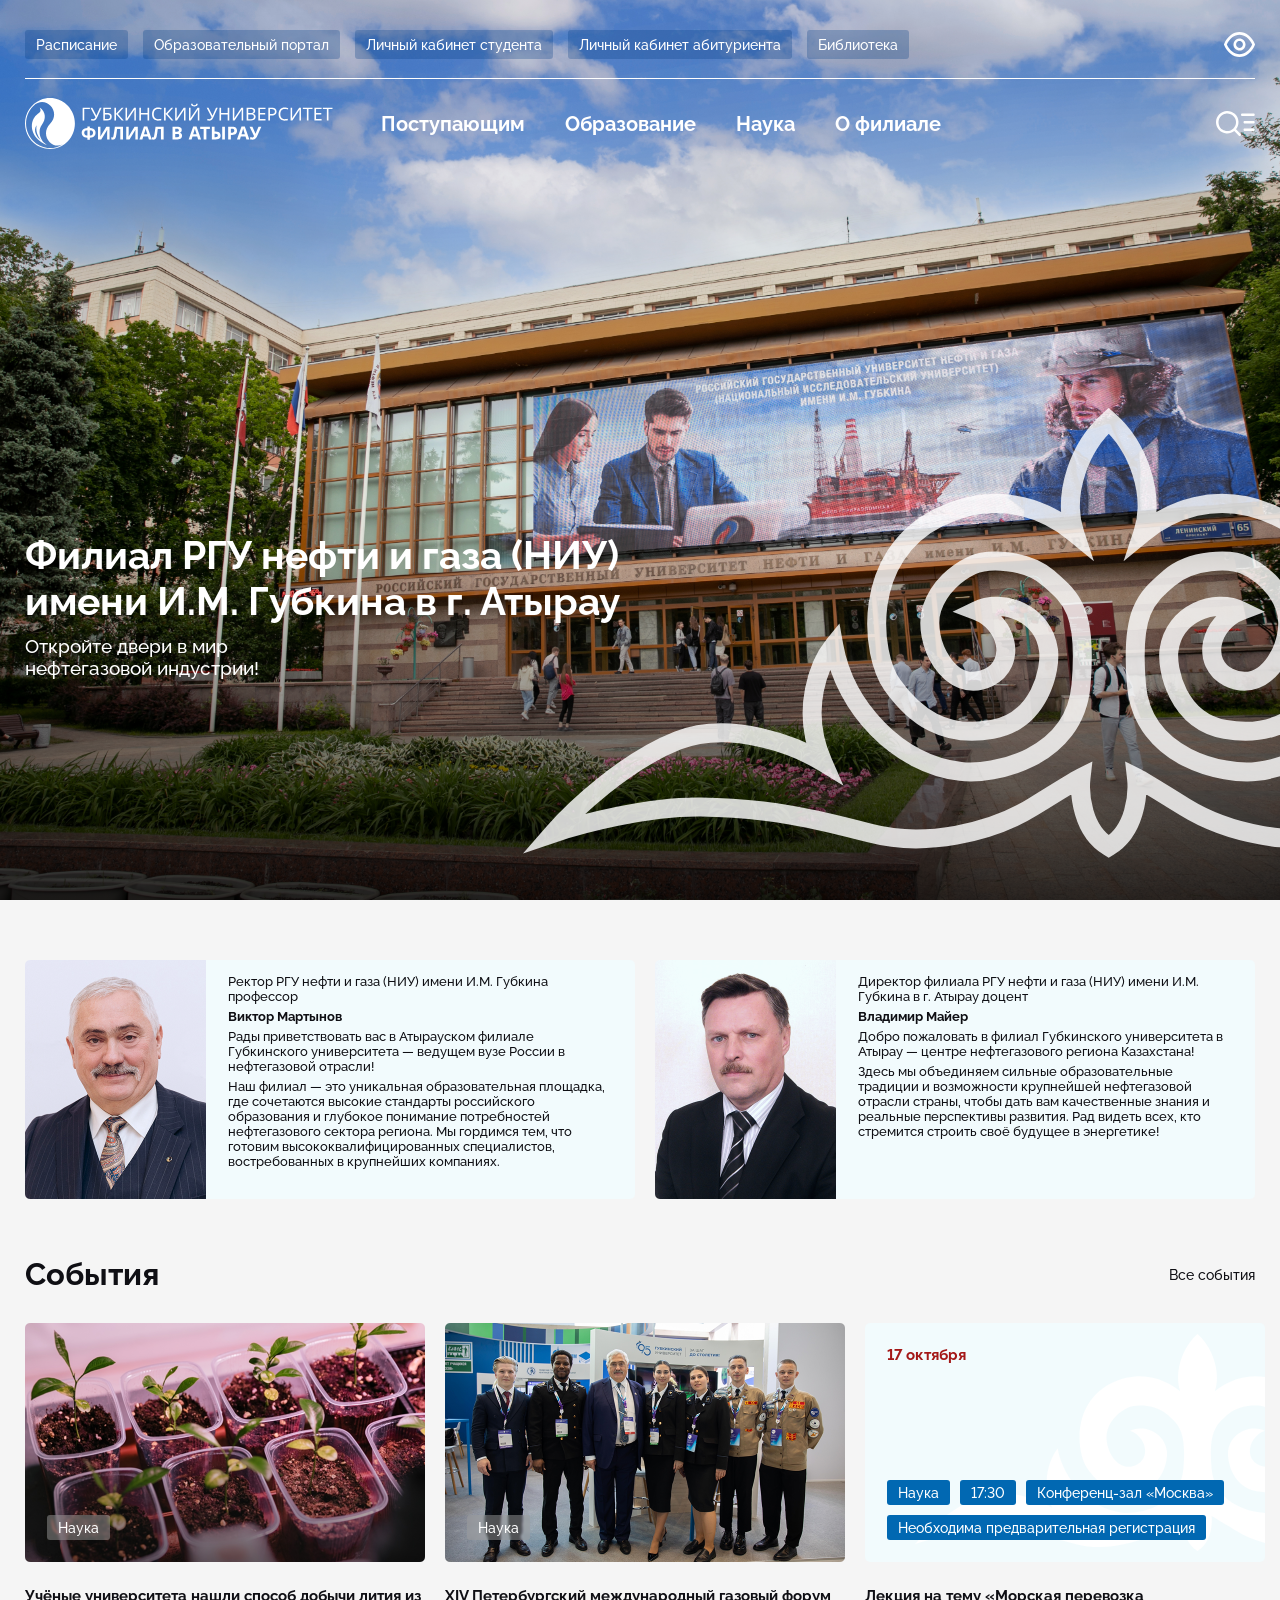
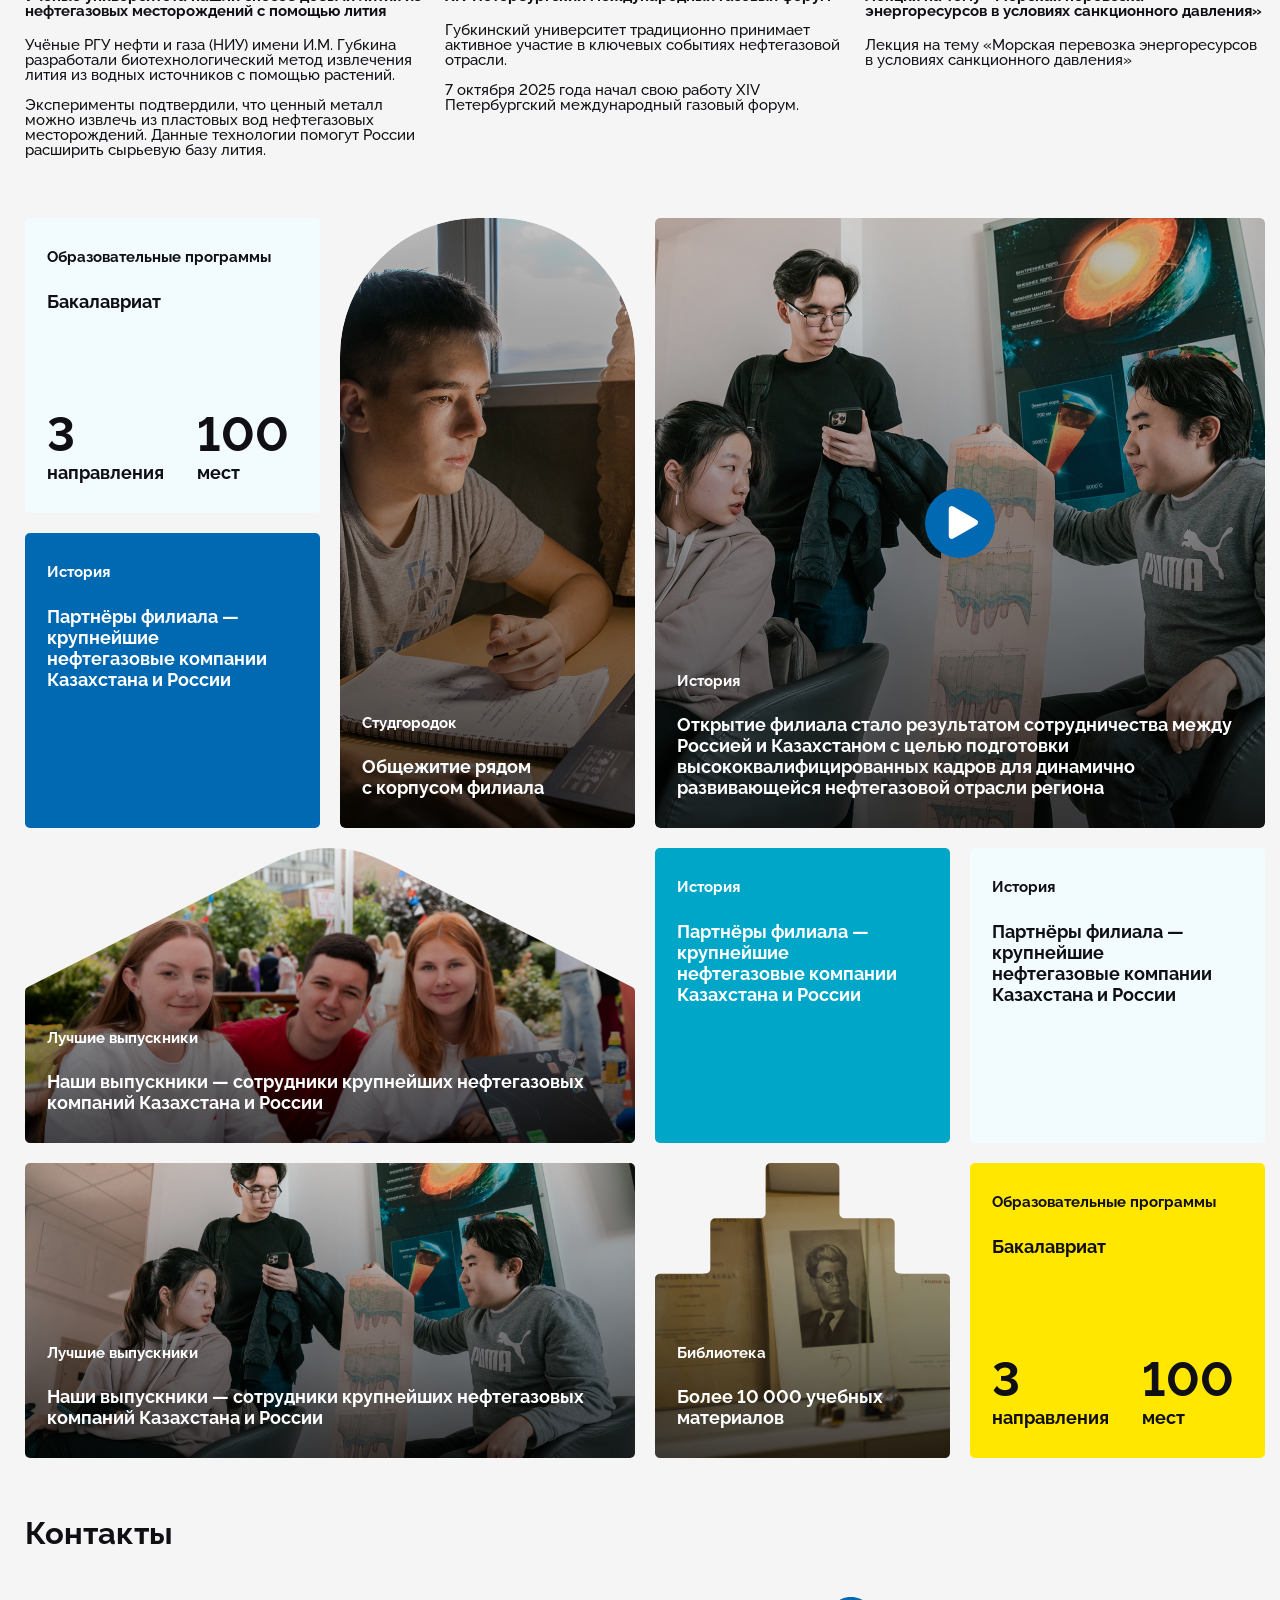
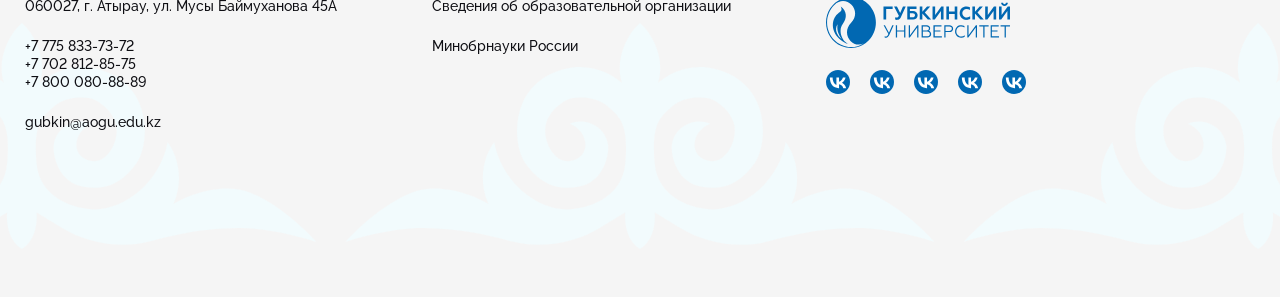
==== src/index.html @ ad9022c1 "raw index page created" ====
<!DOCTYPE html>
<html lang="ru">

<head>
    <meta charset="UTF-8">
    <meta name="viewport" content="width=device-width, initial-scale=1.0">
    <title>Филиал Губкинского университета в Атырау</title>
    <link rel="stylesheet" href="css/reset.css">
    <link rel="stylesheet" href="css/fonts.css">
    <link rel="stylesheet" href="css/style.css">
</head>

<body>
    <div class="wrapper">
        <header class="header">
            <div class="header__ram">
                <img src="img/ram.svg" alt="">
            </div>
            <div class="header__top">
                <div class="container">
                    <div class="header__top-inner">
                        <div class="header__top-upper">
                            <div class="header__top-upper-inner">
                                <nav class="header__nav-ext">
                                    <ul class="header__nav-ext-list">
                                        <li class="header__nav-ext-item">
                                            <a class="header__nav-ext-link" href="#">
                                                Расписание
                                            </a>
                                        </li>
                                        <li class="header__nav-ext-item">
                                            <a class="header__nav-ext-link" href="#">
                                                Образовательный портал
                                            </a>
                                        </li>
                                        <li class="header__nav-ext-item">
                                            <a class="header__nav-ext-link" href="#">
                                                Личный кабинет студента
                                            </a>
                                        </li>
                                        <li class="header__nav-ext-item">
                                            <a class="header__nav-ext-link" href="#">
                                                Личный кабинет абитуриента
                                            </a>
                                        </li>
                                        <li class="header__nav-ext-item">
                                            <a class="header__nav-ext-link" href="#">
                                                Библиотека
                                            </a>
                                        </li>
                                    </ul>
                                </nav>

                                <a href="#">
                                    <img src="icons/eye.svg" alt="blind_mode">
                                </a>
                            </div>
                        </div>
                        <div class="header__rule"></div>
                        <div class="header__top-lower">
                            <div class="header__top-lower-inner">
                                <a href="#">
                                    <img class="header__logo" src="img/logotype.svg" alt="logotype">
                                </a>
                                <nav class="header__nav-int">
                                    <ul class="header__nav-int-list">
                                        <li class="header__nav-int-item">
                                            <a class="header__nav-int-link" href="#">
                                                Поступающим
                                            </a>
                                        </li>
                                        <li class="header__nav-int-item">
                                            <a class="header__nav-int-link" href="#">
                                                Образование
                                            </a>
                                        </li>
                                        <li class="header__nav-int-item">
                                            <a class="header__nav-int-link" href="#">
                                                Наука
                                            </a>
                                        </li>
                                        <li class="header__nav-int-item">
                                            <a class="header__nav-int-link" href="#">
                                                О филиале
                                            </a>
                                        </li>
                                    </ul>
                                </nav>
                                <a href="#">
                                    <img src="icons/search.svg" alt="search">
                                </a>
                            </div>
                        </div>
                    </div>
                </div>
            </div>
            <div class="header__body">
                <div class="container">
                    <div class="header__body-inner">
                        <div class="header__info">
                            <div class="header__title">
                                Филиал РГУ нефти и газа (НИУ) имени И.М. Губкина в г. Атырау
                            </div>
                            <div class="header__subtitle">
                                Откройте двери в мир нефтегазовой индустрии!
                            </div>
                        </div>
                    </div>
                </div>
            </div>
        </header>
        <main class="main">
            <section class="main__welcome welcome">
                <div class="container">
                    <div class="welcome-inner">
                        <div class="person-card">
                            <div class="person-card__photo">
                                <img src="img/rector.png" alt="rector">
                            </div>
                            <div class="person-card__content">
                                <p class="person-card__job">
                                    Ректор РГУ нефти и газа (НИУ) имени И.М. Губкина профессор
                                </p>
                                <h3 class="person-card__name">Виктор Мартынов</h3>
                                <div class="person-card__speech">
                                    <p class="person-card__phrase">
                                        Рады приветствовать вас в Атырауском филиале Губкинского университета — ведущем
                                        вузе
                                        России в нефтегазовой отрасли!
                                    </p>
                                    <p class="person-card__phrase">
                                        Наш филиал — это уникальная образовательная площадка, где сочетаются высокие
                                        стандарты российского образования и глубокое понимание потребностей
                                        нефтегазового
                                        сектора региона. Мы гордимся тем, что готовим высококвалифицированных
                                        специалистов,
                                        востребованных в крупнейших компаниях.
                                    </p>
                                </div>
                            </div>
                        </div>
                        <div class="person-card">
                            <div class="person-card__photo">
                                <img src="img/director.png" alt="rector">
                            </div>
                            <div class="person-card__content">
                                <p class="person-card__job">
                                    Директор филиала РГУ нефти и газа (НИУ) имени И.М. Губкина в г. Атырау доцент
                                </p>
                                <h3 class="person-card__name">Владимир Майер</h3>
                                <div class="person-card__speech">
                                    <p class="person-card__phrase">
                                        Добро пожаловать в филиал Губкинского университета в Атырау — центре
                                        нефтегазового
                                        региона Казахстана!
                                    </p>
                                    <p class="person-card__phrase">
                                        Здесь мы объединяем сильные образовательные традиции и возможности крупнейшей
                                        нефтегазовой отрасли страны, чтобы дать вам качественные знания и реальные
                                        перспективы развития. Рад видеть всех, кто стремится строить своё будущее в
                                        энергетике!
                                    </p>
                                </div>
                            </div>
                        </div>
                    </div>
                </div>
            </section>
            <section class="main__events events">
                <div class="container">
                    <div class="events__heading">
                        <h2 class="events__title">События</h2>
                        <p class="events__all">Все события</p>
                    </div>
                    <div class="events-inner">
                        <ul class="events__list">
                            <li class="events__item event">
                                <div class="event__card news">
                                    <img src="img/event_1.png" alt="event 1">
                                    <p class="placeholder placeholder--news">
                                        Наука
                                    </p>
                                </div>
                                <div class="event__content">
                                    <h3 class="event__name">
                                        Учёные университета нашли способ добычи лития из нефтегазовых месторождений с
                                        помощью лития
                                    </h3>
                                    <div class="event__desc">
                                        <p>
                                            Учёные РГУ нефти и газа (НИУ) имени И.М. Губкина разработали
                                            биотехнологический
                                            метод извлечения лития из водных источников с помощью растений.
                                        </p>
                                        <p>
                                            Эксперименты подтвердили, что ценный металл можно извлечь из пластовых вод
                                            нефтегазовых месторождений. Данные технологии помогут России расширить
                                            сырьевую
                                            базу лития.
                                        </p>
                                    </div>
                                </div>
                            </li>
                            <li class="events__item event">
                                <div class="event__card news">
                                    <img src="img/event_2.png" alt="event 2">
                                    <p class="placeholder placeholder--news">
                                        Наука
                                    </p>
                                </div>
                                <div class="event__content">
                                    <h3 class="event__name">
                                        XIV Петербургский международный газовый форум
                                    </h3>
                                    <div class="event__desc">
                                        <p>
                                            Губкинский университет традиционно принимает активное участие в ключевых
                                            событиях нефтегазовой отрасли.
                                        </p>
                                        <p>
                                            7 октября 2025 года начал свою работу XIV Петербургский международный
                                            газовый
                                            форум.
                                        </p>
                                    </div>
                                </div>
                            </li>
                            <li class="events__item event">
                                <div class="event__card announcement">
                                    <p class="event__date">
                                        17 октября
                                    </p>
                                    <ul class="event__placeholders-list">
                                        <li class="event__placeholder">
                                            <p class="placeholder placeholder--announcement">
                                                Наука
                                            </p>
                                        </li>
                                        <li class="event__placeholder">
                                            <p class="placeholder placeholder--announcement">
                                                17:30
                                            </p>
                                        </li>
                                        <li class="event__placeholder">
                                            <p class="placeholder placeholder--announcement">
                                                Конференц-зал «Москва»
                                            </p>
                                        </li>
                                        <li class="event__placeholder">
                                            <p class="placeholder placeholder--announcement">
                                                Необходима предварительная регистрация
                                            </p>
                                        </li>
                                    </ul>
                                </div>
                                <div class="event__content">
                                    <h3 class="event__name">
                                        Лекция на тему «Морская перевозка энергоресурсов в условиях санкционного
                                        давления»
                                    </h3>
                                    <div class="event__desc">
                                        <p>
                                            Лекция на тему «Морская перевозка энергоресурсов в условиях санкционного
                                            давления»
                                        </p>
                                    </div>
                                </div>
                            </li>
                        </ul>
                    </div>
                </div>
            </section>
            <section class="main__desk desk">
                <div class="container">
                    <div class="desk-inner">
                        <ul class="desk__list">
                            <li class="desk__element">
                                <div class="block-square block-square--salt">
                                    <div class="block-square__inner">
                                        <p class="block-square__title">
                                            Образовательные программы
                                        </p>
                                        <h3 class="block-square__subtitle">
                                            Бакалавриат
                                        </h3>
                                        <div class="block-square__content">
                                            <div class="block-square__element">
                                                <h2 class="block-square__number">3</h2>
                                                <p class="block-square__phrase">направления</p>
                                            </div>
                                            <div class="block-square__element">
                                                <h2 class="block-square__number">100</h2>
                                                <p class="block-square__phrase">мест</p>
                                            </div>
                                        </div>
                                    </div>
                                </div>
                            </li>
                            <li class="desk__element">
                                <div class="block-square block-square--navyblue">
                                    <div class="block-square__inner">
                                        <p class="block-square__title">
                                            История
                                        </p>
                                        <h3 class="block-square__subtitle">
                                            Партнёры филиала — крупнейшие нефтегазовые компании Казахстана и России 
                                        </h3>
                                    </div>
                                </div>
                            </li>
                            <li class="desk__element desk__element--house">
                                <div class="block-fancy block-fancy--house">
                                    <div class="block-fancy__inner">
                                        <p class="block-fancy__title">
                                            Лучшие выпускники
                                        </p>
                                        <h3 class="block-fancy__subtitle">
                                            Наши выпускники — сотрудники крупнейших нефтегазовых компаний Казахстана и
                                            России
                                        </h3>
                                    </div>
                                </div>
                            </li>
                            <li class="desk__element desk__element--rectangle">
                                <div class="block-fancy block-fancy--rectangle">
                                    <div class="block-fancy__inner">
                                        <p class="block-fancy__title">
                                            Лучшие выпускники
                                        </p>
                                        <h3 class="block-fancy__subtitle">
                                            Наши выпускники — сотрудники крупнейших нефтегазовых компаний Казахстана и
                                            России
                                        </h3>
                                    </div>
                                </div>
                            </li>
                            <li class="desk__element desk__element--arch">
                                <div class="block-fancy block-fancy--arch">
                                    <div class="block-fancy__inner">
                                        <p class="block-fancy__title">
                                            Студгородок
                                        </p>
                                        <h3 class="block-fancy__subtitle">
                                            Общежитие рядом<br>
                                            с корпусом филиала
                                        </h3>
                                    </div>
                                </div>
                            </li>
                            <li class="desk__element desk__element--square">
                                <div class="block-fancy block-fancy--square">
                                    <div class="block-fancy__inner">
                                        <p class="block-fancy__title">
                                            История
                                        </p>
                                        <h3 class="block-fancy__subtitle">
                                            Открытие филиала стало результатом сотрудничества между Россией и
                                            Казахстаном с целью подготовки высококвалифицированных кадров для
                                            динамично развивающейся нефтегазовой отрасли региона
                                        </h3>
                                    </div>
                                    <a class="block-fancy__play" href="#">
                                        <img src="icons/play.svg" alt="play">
                                    </a>
                                </div>
                            </li>
                            <li class="desk__element">
                                <div class="block-square block-square--morphoblue">
                                    <div class="block-square__inner">
                                        <p class="block-square__title">
                                            История
                                        </p>
                                        <h3 class="block-square__subtitle">
                                            Партнёры филиала — крупнейшие нефтегазовые компании Казахстана и России
                                        </h3>
                                    </div>
                                </div>
                            </li>
                            <li class="desk__element">
                                <div class="block-fancy block-fancy--stairs">
                                    <div class="block-fancy__inner">
                                        <p class="block-fancy__title">
                                            Библиотека
                                        </p>
                                        <h3 class="block-fancy__subtitle">
                                            Более 10 000 учебных материалов
                                        </h3>
                                    </div>
                                </div>
                            </li>
                            <li class="desk__element">
                                <div class="block-square block-square--salt">
                                    <div class="block-square__inner">
                                        <p class="block-square__title">
                                            История
                                        </p>
                                        <h3 class="block-square__subtitle">
                                            Партнёры филиала — крупнейшие нефтегазовые компании Казахстана и России
                                        </h3>
                                    </div>
                                </div>
                            </li>
                            <li class="desk__element">
                                <div class="block-square block-square--vividyellow">
                                    <div class="block-square__inner">
                                        <p class="block-square__title">
                                            Образовательные программы
                                        </p>
                                        <h3 class="block-square__subtitle">
                                            Бакалавриат
                                        </h3>
                                        <div class="block-square__content">
                                            <div class="block-square__element">
                                                <h2 class="block-square__number">3</h2>
                                                <p class="block-square__phrase">направления</p>
                                            </div>
                                            <div class="block-square__element">
                                                <h2 class="block-square__number">100</h2>
                                                <p class="block-square__phrase">мест</p>
                                            </div>
                                        </div>
                                    </div>
                                </div>
                            </li>
                        </ul>
                    </div>
                </div>
            </section>
        </main>
        <footer class="footer">
            <div class="footer__pattern">
                <img src="img/ram_pattern.svg" alt="ram_pattern">
            </div>
            <div class="footer__contacts">
                <div class="container">
                    <h2 class="footer__title">Контакты</h2>
                    <div class="footer__contacts-inner">
                        <ul class="contacts">
                            <li class="contacts__item">
                                <p>060027, г. Атырау, ул. Мусы Баймуханова 45А</p>

                                <ul class="contacts__numbers-list">
                                    <li class="contacts__numbers-item">
                                        <a href="tel:+7-775-833-73-72">+7 775 833-73-72</a>
                                    </li>
                                    <li class="contacts__numbers-item">
                                        <a href="tel:+7-702-812-85-75">+7 702 812-85-75</a>
                                    </li>
                                    <li class="contacts__numbers-item">
                                        <a href="tel:+7-800-080-88-89">+7 800 080-88-89</a>
                                    </li>
                                </ul>

                                <a href="mailto:gubkin@aogu.edu.kz">gubkin@aogu.edu.kz</a>
                            </li>
                            <li class="contacts__item">
                                <a href="#">Сведения об образовательной организации</a>
                                <a href="#">Минобрнауки России</a>
                            </li>
                            <li class="contacts__item">
                                <a href="https://gubkin.ru" target="_blank">
                                    <img src="img/gubkin_logotype.svg" alt="gubkin_logotype">
                                </a>
                                <ul class="contacts__socials-list">
                                    <li class="contacts__socials-item">
                                        <a href="#" target="_blank">
                                            <img src="icons/social.svg" alt="social">
                                        </a>
                                    </li>
                                    <li class="contacts__socials-item">
                                        <a href="#" target="_blank">
                                            <img src="icons/social.svg" alt="social">
                                        </a>
                                    </li>
                                    <li class="contacts__socials-item">
                                        <a href="#" target="_blank">
                                            <img src="icons/social.svg" alt="social">
                                        </a>
                                    </li>
                                    <li class="contacts__socials-item">
                                        <a href="#" target="_blank">
                                            <img src="icons/social.svg" alt="social">
                                        </a>
                                    </li>
                                    <li class="contacts__socials-item">
                                        <a href="#" target="_blank">
                                            <img src="icons/social.svg" alt="social">
                                        </a>
                                    </li>
                                </ul>
                            </li>
                        </ul>
                    </div>
                </div>
            </div>
        </footer>
    </div>
</body>

</html>
---- src/css/fonts.css ----
@font-face {
    font-family: "Raleway";
    font-weight: 500;
    font-style: normal;
    src:
        local("Raleway Medium"),
        local("Raleway-Medium"),
        url("../fonts/Raleway-Medium.woff2") format("woff2"),
        url("../fonts/Raleway-Medium.woff") format("woff"),
        url("../fonts/Raleway-Medium.eot") format("embedded-opentype");
    font-display: swap;
}

@font-face {
    font-family: "Raleway";
    font-weight: 700;
    font-style: normal;
    src:
        local("Raleway Bold"),
        local("Raleway-Bold"),
        url("../fonts/Raleway-Bold.woff2") format("woff2"),
        url("../fonts/Raleway-Bold.woff") format("woff"),
        url("../fonts/Raleway-Bold.eot") format("embedded-opentype");
    font-display: swap;
}
---- src/css/style.css ----
.wrapper {
	min-height: 100%;
	width: 100%;
	overflow: hidden;
	font-family: "Raleway", sans-serif;
	font-weight: 500;
	font-variant-numeric: lining-nums;
	color: #0F0F14;
	background: #F5F5F5;
}

.container {
	max-width: 1260px;
	padding: 0 15px;
	margin: 0 auto;
	height: 100%;
}

h2 {
	font-weight: bold;
	font-size: 31px;
}

h3 {
	font-weight: bold;
}

p + p {
	margin-top: 15px;
}

.header {
	background-image: -webkit-gradient(linear, left top, left bottom, color-stop(61.61%, rgba(0, 0, 0, 0)), to(rgba(0, 0, 0, 0.78))), url("../img/header_background.jpg");
	background-image: linear-gradient(180deg, rgba(0, 0, 0, 0) 61.61%, rgba(0, 0, 0, 0.78) 100%), url("../img/header_background.jpg");
	background-size: cover;
	background-position: center;
	height: 100vh;
}
.header__top {
	padding-top: 30px;
}
.header__top-upper-inner {
	display: -webkit-box;
	display: -ms-flexbox;
	display: flex;
	-webkit-box-align: center;
	    -ms-flex-align: center;
	        align-items: center;
}
.header__nav-ext {
	margin-right: auto;
}
.header__nav-ext-list {
	display: -webkit-box;
	display: -ms-flexbox;
	display: flex;
	gap: 15px;
}
.header__nav-ext-item {
	background: rgba(1, 60, 128, 0.28);
	padding: 7.5px 11px;
	border-radius: 3px;
	white-space: nowrap;
}
.header__nav-ext-link {
	color: white;
}
.header__rule {
	content: "";
	width: 100%;
	bottom: 0;
	height: 1px;
	left: 50%;
	background-color: white;
	margin: 19px 0px;
}
.header__top-lower-inner {
	display: -webkit-box;
	display: -ms-flexbox;
	display: flex;
	-webkit-box-align: center;
	    -ms-flex-align: center;
	        align-items: center;
}
.header__logo {
	margin-right: 48px;
}
.header__nav-int {
	margin-right: auto;
}
.header__nav-int-list {
	display: -webkit-box;
	display: -ms-flexbox;
	display: flex;
	font-weight: 700;
	font-size: 20px;
	gap: 40px;
}
.header__nav-int-item {
	white-space: nowrap;
}
.header__nav-int-link {
	color: white;
}
.header__body-inner {
	margin-top: 383px;
}
.header__info {
	min-width: 598px;
	display: -webkit-box;
	display: -ms-flexbox;
	display: flex;
	-webkit-box-orient: vertical;
	-webkit-box-direction: normal;
	    -ms-flex-direction: column;
	        flex-direction: column;
}
.header__title {
	max-width: 630px;
	font-weight: 700;
	font-size: 39px;
	line-height: 46px;
	color: white;
}
.header__subtitle {
	max-width: 237px;
	font-weight: 500;
	font-size: 19px;
	line-height: 22px;
	margin-top: 11px;
	color: white;
}
.header__ram {
	position: absolute;
	right: 0;
	bottom: 42px;
}

.main__welcome {
	padding: 60px 0px 60px 0px;
}

.welcome-inner {
	display: -webkit-box;
	display: -ms-flexbox;
	display: flex;
}

.person-card {
	display: -webkit-box;
	display: -ms-flexbox;
	display: flex;
	max-width: 610px;
	margin-right: 20px;
}
.person-card__photo > img {
	width: 181px;
	height: 239px;
}
.person-card__content {
	background-color: #F2FBFD;
	font-size: 13px;
	color: #0F0F14;
	padding: 14px 22px;
	line-height: 15px;
	border-bottom-right-radius: 5px;
	border-top-right-radius: 5px;
	min-width: 385px;
}
.person-card__name {
	font-weight: 700;
	margin-top: 5px;
}
.person-card__phrase {
	margin-top: 5px;
}
.person-card:last-child {
	margin-right: 0px;
}

.events__heading {
	display: -webkit-box;
	display: -ms-flexbox;
	display: flex;
	-webkit-box-align: center;
	    -ms-flex-align: center;
	        align-items: center;
	padding-bottom: 33px;
}
.events__title {
	margin-right: auto;
}
.events__list {
	display: -webkit-box;
	display: -ms-flexbox;
	display: flex;
}
.events__item {
	margin-right: 20px;
}
.events:last-child {
	margin-right: 0px;
}

.events-inner {
	padding-bottom: 60px;
}

.placeholder {
	border-radius: 3px;
	padding: 7px 11px;
	color: white;
	font-size: 14px;
	height: 25px;
	line-height: 12px;
}

.placeholder--news {
	position: absolute;
	left: 0;
	bottom: 0;
	background: rgba(157, 157, 157, 0.49);
	backdrop-filter: blur(1px);
	margin: 0px 0px 22px 22px;
}

.placeholder--announcement {
	background: #0168B2;
	backdrop-filter: blur(1px);
}

.event {
	max-width: 400px;
	max-height: 464px;
}
.event__card {
	position: relative;
}
.event__card > img {
	width: 400px;
	height: 239px;
}
.event__content {
	font-size: 15px;
}
.event__name {
	font-size: 15px;
	margin: 27px 0px 19px 0px;
}
.event__date {
	position: absolute;
	margin: 25px 0px 0px 22px;
	color: #A41818;
	font-weight: 700;
	font-size: 15px;
}
.event__placeholders-list {
	position: absolute;
	bottom: 0;
	left: 0;
	margin: 0px 0px 22px 22px;
	display: -webkit-box;
	display: -ms-flexbox;
	display: flex;
	-ms-flex-wrap: wrap;
	    flex-wrap: wrap;
	-ms-flex-line-pack: start;
	    align-content: flex-start;
	gap: 10px;
}
.announcement {
	width: 400px;
	height: 239px;
	background-image: url("../img/ram_event.svg"), url("../img/event_3.png");
	background-repeat: no-repeat;
	background-position: right;
	border-radius: 5px;
}

.desk__list {
	display: -ms-grid;
	display: grid;
	grid-auto-flow: column dense;
	-ms-grid-columns: 1fr 20px 1fr 20px 1fr 20px 1fr;
	grid-template-columns: repeat(4, 1fr);
	-ms-grid-rows: 1fr 20px 1fr 20px 1fr 20px 1fr;
	grid-template-rows: repeat(4, 1fr);
	gap: 20px;
}

.desk__list > *:nth-child(1) {
	-ms-grid-row: 1;
	-ms-grid-column: 1;
}

.desk__list > *:nth-child(2) {
	-ms-grid-row: 3;
	-ms-grid-column: 1;
}

.desk__list > *:nth-child(3) {
	-ms-grid-row: 5;
	-ms-grid-column: 1;
}

.desk__list > *:nth-child(4) {
	-ms-grid-row: 7;
	-ms-grid-column: 1;
}

.desk__list > *:nth-child(5) {
	-ms-grid-row: 1;
	-ms-grid-column: 3;
}

.desk__list > *:nth-child(6) {
	-ms-grid-row: 3;
	-ms-grid-column: 3;
}

.desk__list > *:nth-child(7) {
	-ms-grid-row: 5;
	-ms-grid-column: 3;
}

.desk__list > *:nth-child(8) {
	-ms-grid-row: 7;
	-ms-grid-column: 3;
}

.desk__list > *:nth-child(9) {
	-ms-grid-row: 1;
	-ms-grid-column: 5;
}

.desk__list > *:nth-child(10) {
	-ms-grid-row: 3;
	-ms-grid-column: 5;
}

.desk__list > *:nth-child(11) {
	-ms-grid-row: 5;
	-ms-grid-column: 5;
}

.desk__list > *:nth-child(12) {
	-ms-grid-row: 7;
	-ms-grid-column: 5;
}

.desk__list > *:nth-child(13) {
	-ms-grid-row: 1;
	-ms-grid-column: 7;
}

.desk__list > *:nth-child(14) {
	-ms-grid-row: 3;
	-ms-grid-column: 7;
}

.desk__list > *:nth-child(15) {
	-ms-grid-row: 5;
	-ms-grid-column: 7;
}

.desk__list > *:nth-child(16) {
	-ms-grid-row: 7;
	-ms-grid-column: 7;
}
.desk__element {
	-ms-grid-row-span: 1;
	grid-row: span 1;
	-ms-grid-column-span: 1;
	grid-column: span 1;
}
.desk__element--arch {
	-ms-grid-row-span: 2;
	grid-row: span 2;
}
.desk__element--square {
	-ms-grid-row-span: 2;
	grid-row: span 2;
	-ms-grid-column-span: 2;
	grid-column: span 2;
}
.desk__element--house {
	-ms-grid-column-span: 2;
	grid-column: span 2;
}
.desk__element--rectangle {
	-ms-grid-column-span: 2;
	grid-column: span 2;
}

.desk-inner {
	padding-bottom: 60px;
}

.block-square {
	width: 295px;
	height: 295px;
	border-radius: 5px;
	position: relative;
}
.block-square__inner {
	position: absolute;
	display: -webkit-box;
	display: -ms-flexbox;
	display: flex;
	-webkit-box-orient: vertical;
	-webkit-box-direction: normal;
	    -ms-flex-direction: column;
	        flex-direction: column;
	left: 22px;
	top: 30px;
	right: 33px;
	height: 235px;
}
.block-square__title {
	font-size: 15px;
	font-weight: 700;
	line-height: 18px;
}
.block-square__subtitle {
	margin-top: 25px;
	font-size: 18px;
	line-height: 21px;
}
.block-square__content {
	display: -webkit-box;
	display: -ms-flexbox;
	display: flex;
	-webkit-box-pack: justify;
	    -ms-flex-pack: justify;
	        justify-content: space-between;
	margin-top: auto;
	min-width: 242px;
}
.block-square__number {
	font-weight: 700;
	font-size: 48px;
	line-height: 56px;
	-webkit-font-feature-settings: "pnum" on, "lnum" on;
	        font-feature-settings: "pnum" on, "lnum" on;
}
.block-square__phrase {
	font-weight: 700;
	font-size: 18px;
	line-height: 21px;
}
.block-square--salt {
	background: #F2FBFD;
}
.block-square--navyblue {
	background: #0168B2;
	color: white;
}
.block-square--morphoblue {
	background: #00A6C8;
	color: white;
}
.block-square--vividyellow {
	background: #FFE700;
}

.block-fancy {
	color: white;
	position: relative;
}
.block-fancy__inner {
	display: -webkit-box;
	display: -ms-flexbox;
	display: flex;
	-webkit-box-orient: vertical;
	-webkit-box-direction: normal;
	    -ms-flex-direction: column;
	        flex-direction: column;
	position: absolute;
	bottom: 30px;
	left: 22px;
	right: 33px;
}
.block-fancy__title {
	font-size: 15px;
	font-weight: 700;
	-ms-flex-negative: 0;
	    flex-shrink: 0;
}
.block-fancy__subtitle {
	font-size: 18px;
	margin-top: 25px;
	line-height: 21px;
}
.block-fancy__play {
	position: absolute;
	top: 0;
	left: 0;
	padding: 270px;
}
.block-fancy--arch {
	width: 295px;
	height: 610px;
	background: url("../img/studgorodok.png");
	border-radius: 138px 138px 5px 5px;
	background-size: cover;
	-ms-grid-row-span: 2;
	grid-row: span 2;
}
.block-fancy--square {
	width: 610px;
	height: 610px;
	background: url("../img/history.png");
	border-radius: 5px;
	background-size: cover;
}
.block-fancy--house {
	width: 610px;
	height: 295px;
	background-image: -webkit-gradient(linear, left top, left bottom, from(rgba(0, 0, 0, 0)), to(rgba(0, 0, 0, 0.7))), url("../img/students.jpg");
	background-image: linear-gradient(180deg, rgba(0, 0, 0, 0) 0%, rgba(0, 0, 0, 0.7) 100%), url("../img/students.jpg");
	background-position-y: 10%;
	background-size: cover;
	-webkit-mask-image: url("../img/house_mask.svg");
	        mask-image: url("../img/house_mask.svg");
}
.block-fancy--rectangle {
	width: 610px;
	height: 295px;
	background-image: -webkit-gradient(linear, left top, left bottom, from(rgba(0, 0, 0, 0)), to(rgba(0, 0, 0, 0.7))), url("../img/students_2.jpg");
	background-image: linear-gradient(180deg, rgba(0, 0, 0, 0) 0%, rgba(0, 0, 0, 0.7) 100%), url("../img/students_2.jpg");
	background-position-y: 35%;
	background-size: cover;
	-webkit-mask-image: url("../img/rectangle.svg");
	        mask-image: url("../img/rectangle.svg");
}
.block-fancy--stairs {
	width: 295px;
	height: 295px;
	background-image: -webkit-gradient(linear, left top, left bottom, from(rgba(0, 0, 0, 0)), to(rgba(0, 0, 0, 0.7))), url("../img/gubkin.jpg");
	background-image: linear-gradient(180deg, rgba(0, 0, 0, 0) 0%, rgba(0, 0, 0, 0.7) 100%), url("../img/gubkin.jpg");
	background-position-y: 35%;
	background-size: cover;
	-webkit-mask-image: url("../img/stairs.svg");
	        mask-image: url("../img/stairs.svg");
}

.footer {
	position: relative;
	height: 379px;
}
.footer__contacts-inner {
	position: absolute;
	margin-top: 48px;
	z-index: 2;
}
.footer__pattern {
	position: absolute;
	overflow: hidden;
	left: 50%;
	top: 105px;
	-webkit-transform: translateX(-50%);
	        transform: translateX(-50%);
	z-index: 1;
}

.contacts {
	display: -webkit-box;
	display: -ms-flexbox;
	display: flex;
	line-height: 18px;
	gap: 95px;
}
.contacts__item {
	display: -webkit-box;
	display: -ms-flexbox;
	display: flex;
	-webkit-box-orient: vertical;
	-webkit-box-direction: normal;
	    -ms-flex-direction: column;
	        flex-direction: column;
	gap: 22px;
}
.contacts__socials-list {
	display: -webkit-box;
	display: -ms-flexbox;
	display: flex;
	gap: 20px;
}
.contacts a {
	color: #0F0F14;
	-webkit-transition: all 0.3s;
	transition: all 0.3s;
}
.contacts a:hover {
	text-decoration: underline;
}
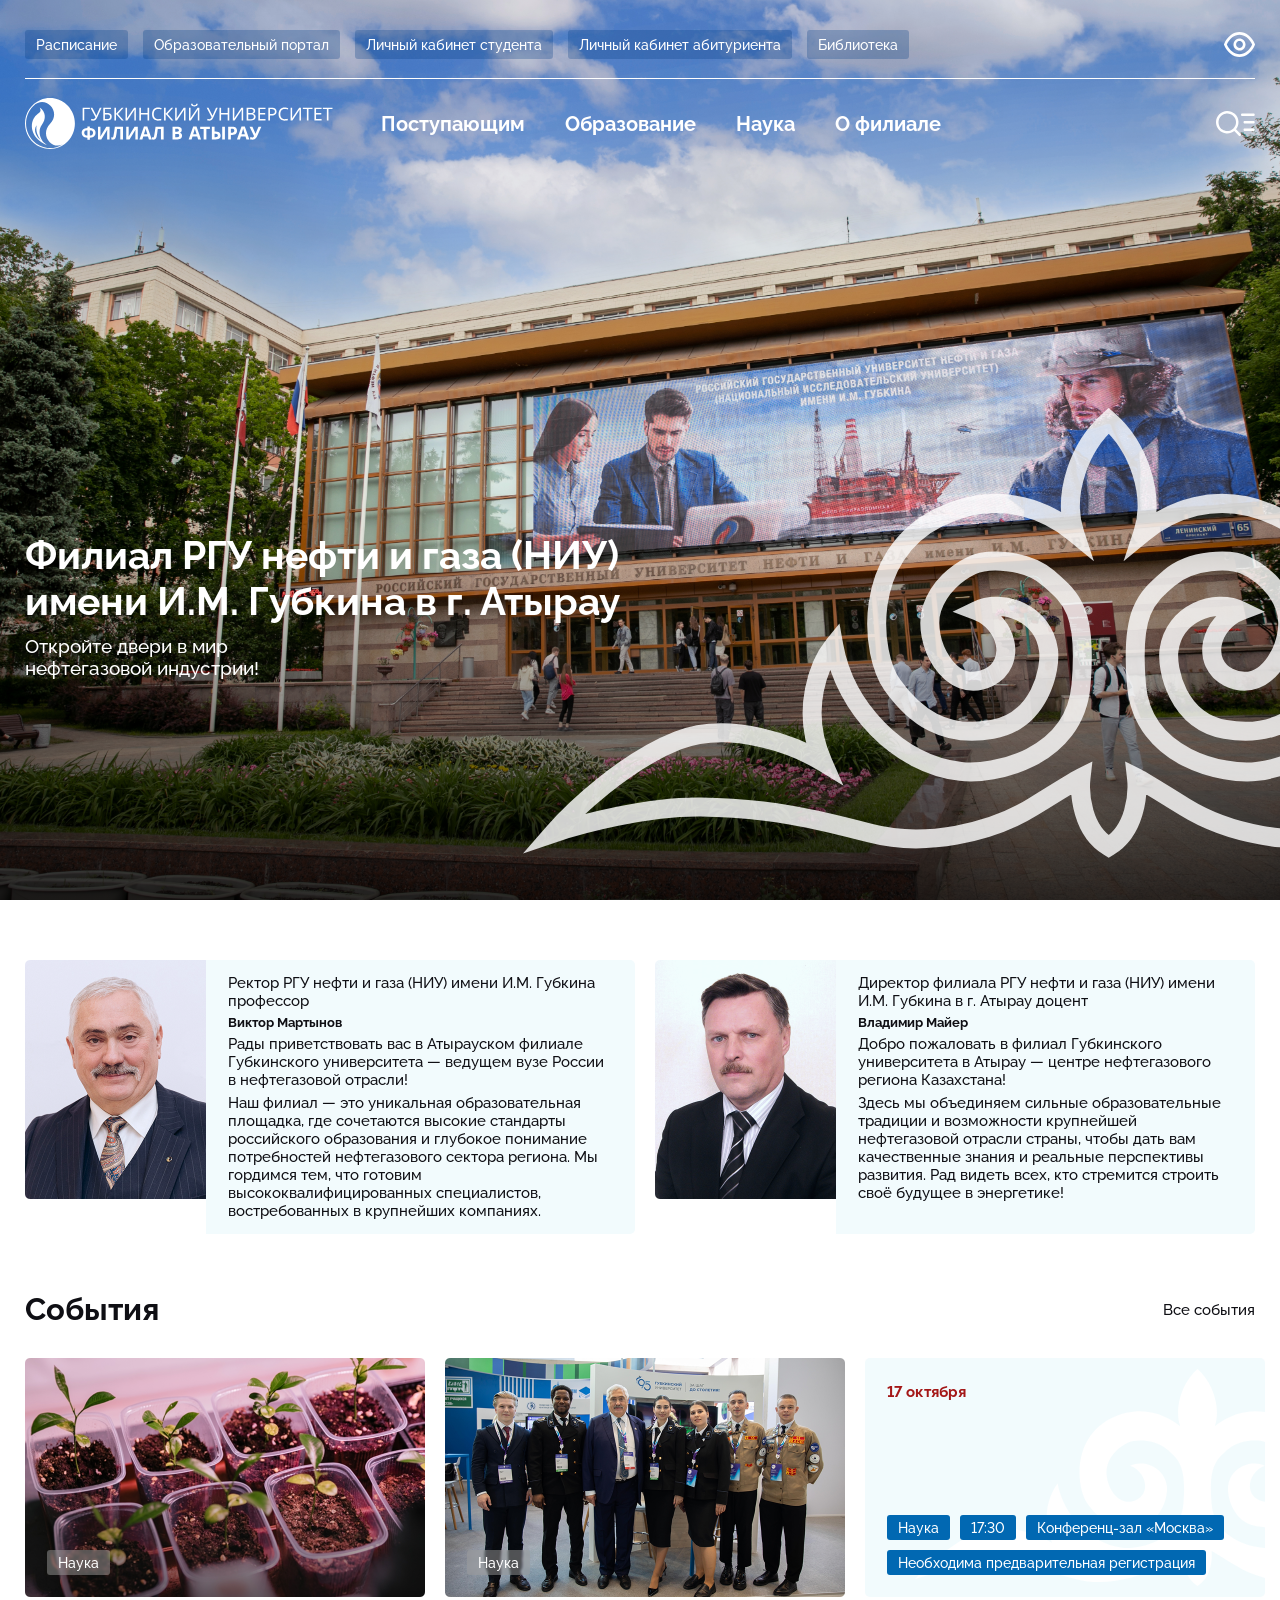
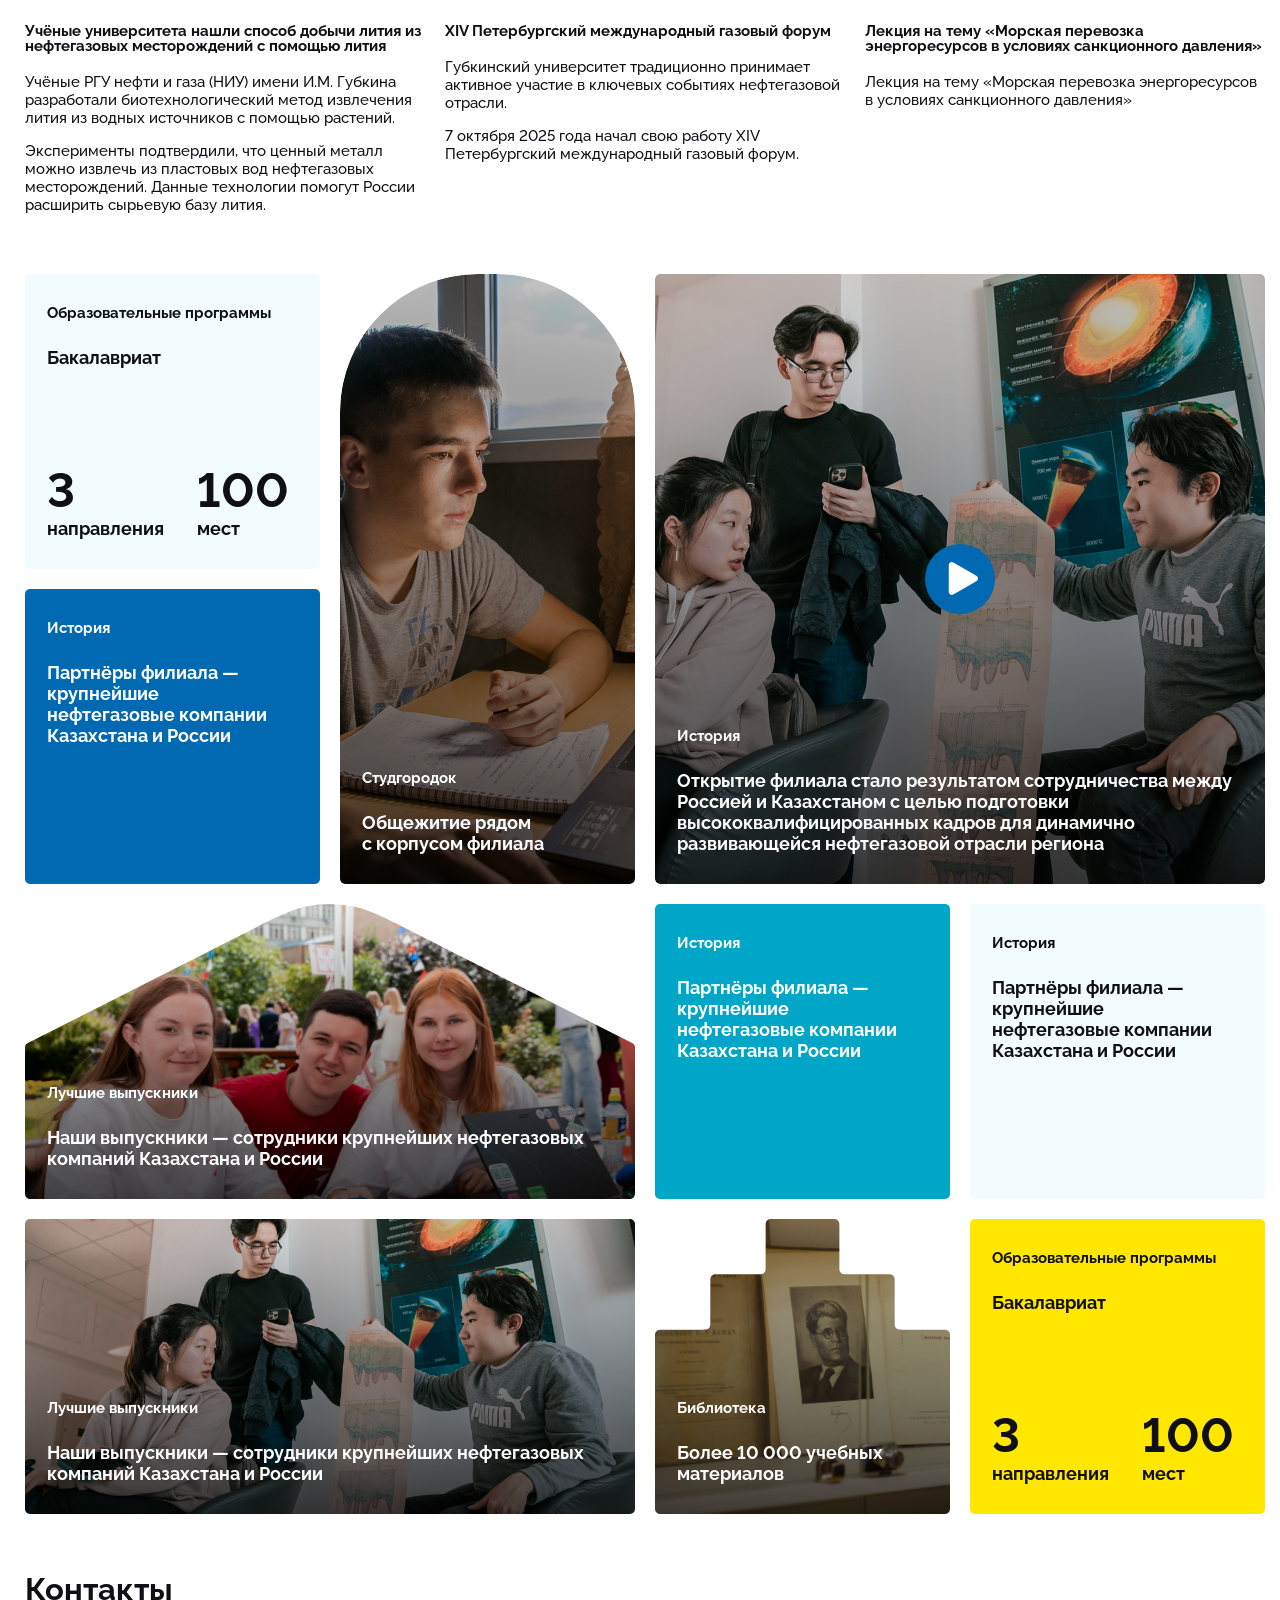
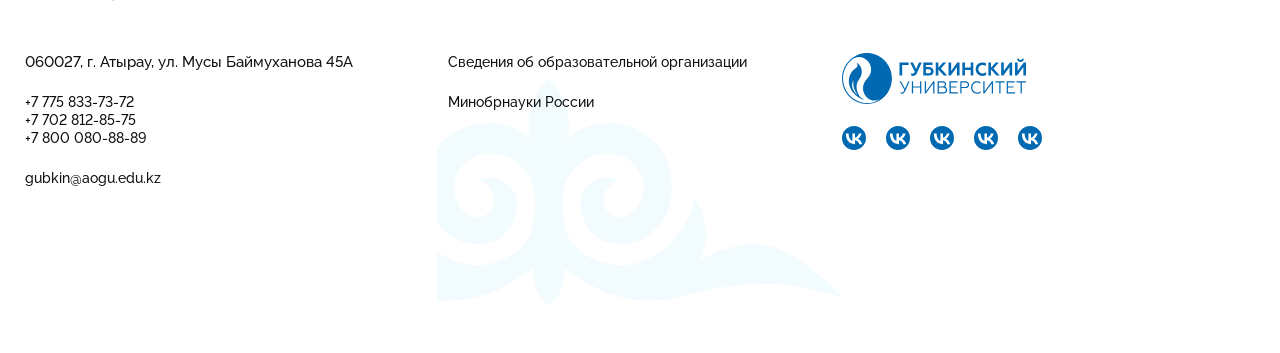
==== commit 987736db: "history page added" ====
--- a/src/index.html
+++ b/src/index.html
@@ -24,33 +24,39 @@
                                 <nav class="header__nav-ext">
                                     <ul class="header__nav-ext-list">
                                         <li class="header__nav-ext-item">
-                                            <a class="header__nav-ext-link" href="#">
+                                            <a class="header__nav-ext-link"
+                                                href="https://lk.gubkin.ru/schedule/#/activities/faculties"
+                                                target="_blank">
                                                 Расписание
                                             </a>
                                         </li>
                                         <li class="header__nav-ext-item">
-                                            <a class="header__nav-ext-link" href="#">
+                                            <a class="header__nav-ext-link" href="https://edu.gubkin.ru/login/index.php"
+                                                target="_blank">
                                                 Образовательный портал
                                             </a>
                                         </li>
                                         <li class="header__nav-ext-item">
-                                            <a class="header__nav-ext-link" href="#">
+                                            <a class="header__nav-ext-link" href="https://lk.gubkin.ru/new/login"
+                                                target="_blank">
                                                 Личный кабинет студента
                                             </a>
                                         </li>
                                         <li class="header__nav-ext-item">
-                                            <a class="header__nav-ext-link" href="#">
+                                            <a class="header__nav-ext-link"
+                                                href="https://lk.priem.gubkin.ru/applicant/#/account-login"
+                                                target="_blank">
                                                 Личный кабинет абитуриента
                                             </a>
                                         </li>
                                         <li class="header__nav-ext-item">
-                                            <a class="header__nav-ext-link" href="#">
+                                            <a class="header__nav-ext-link" href="https://elib.gubkin.ru/#/"
+                                                target="_blank">
                                                 Библиотека
                                             </a>
                                         </li>
                                     </ul>
                                 </nav>
-
                                 <a href="#">
                                     <img src="icons/eye.svg" alt="blind_mode">
                                 </a>
@@ -60,29 +66,140 @@
                         <div class="header__top-lower">
                             <div class="header__top-lower-inner">
                                 <a href="#">
-                                    <img class="header__logo" src="img/logotype.svg" alt="logotype">
+                                    <img class="logo" src="img/logotype.svg" alt="logotype">
                                 </a>
-                                <nav class="header__nav-int">
-                                    <ul class="header__nav-int-list">
-                                        <li class="header__nav-int-item">
-                                            <a class="header__nav-int-link" href="#">
+                                <nav class="nav-int">
+                                    <ul class="nav-int__list">
+                                        <li class="nav-int__item">
+                                            <a class="nav-int__link" href="#" onmouseover="showMenu(this)"
+                                                onmouseleave="hideMenu(this)">
                                                 Поступающим
                                             </a>
-                                        </li>
-                                        <li class="header__nav-int-item">
-                                            <a class="header__nav-int-link" href="#">
+                                            <div class="nav-int__menu-wrap" onmouseover="showMenu(this)"
+                                                onmouseleave="hideMenu(this)">
+                                                <div class="nav-int__triangle">
+                                                    <img src="icons/triangle.svg" alt="">
+                                                </div>
+                                                <ul class="nav-int__menu" onmouseleave="hideMenu(this)">
+                                                    <li class="nav-int__menu-item">
+                                                        <a class="nav-int__menu-link" href="#">
+                                                            <p>Приёмная комиссия</p>
+                                                        </a>
+                                                    </li>
+                                                    <li class="nav-int__menu-item">
+                                                        <a class="nav-int__menu-link" href="#">
+                                                            <p>Образовательные <br> программы</p>
+                                                        </a>
+                                                    </li>
+                                                    <li class="nav-int__menu-item">
+                                                        <a class="nav-int__menu-link" href="#">
+                                                            <p>Подготовительные курсы</p>
+                                                        </a>
+                                                    </li>
+                                                </ul>
+                                            </div>
+                                        </li>
+                                        <li class="nav-int__item">
+                                            <a class="nav-int__link" href="#" onmouseenter="showMenu(this)"
+                                                onmouseleave="hideMenu(this)">
                                                 Образование
                                             </a>
-                                        </li>
-                                        <li class="header__nav-int-item">
-                                            <a class="header__nav-int-link" href="#">
+                                            <div class="nav-int__menu-wrap" onmouseenter="showMenu(this)"
+                                                onmouseleave="hideMenu(this)">
+                                                <div class="nav-int__triangle">
+                                                    <img src="icons/triangle.svg" alt="">
+                                                </div>
+                                                <ul class="nav-int__menu" onmouseenter="showMenu(this)"
+                                                    onmouseleave="hideMenu(this)">
+                                                    <li class="nav-int__menu-item">
+                                                        <a class="nav-int__menu-link" href="#">
+                                                            <p>Факультеты и кафедры</p>
+                                                        </a>
+                                                    </li>
+                                                    <li class="nav-int__menu-item">
+                                                        <a class="nav-int__menu-link" href="#">
+                                                            <p>Студгородок</p>
+                                                        </a>
+                                                    </li>
+                                                </ul>
+                                            </div>
+                                        </li>
+                                        <li class="nav-int__item">
+                                            <a class="nav-int__link" href="#" onmouseenter="showMenu(this)"
+                                                onmouseleave="hideMenu(this)">
                                                 Наука
                                             </a>
-                                        </li>
-                                        <li class="header__nav-int-item">
-                                            <a class="header__nav-int-link" href="#">
+                                            <div class="nav-int__menu-wrap" onmouseenter="showMenu(this)"
+                                                onmouseleave="hideMenu(this)">
+                                                <div class="nav-int__triangle">
+                                                    <img src="icons/triangle.svg" alt="">
+                                                </div>
+                                                <ul class="nav-int__menu" onmouseenter="showMenu(this)"
+                                                    onmouseleave="hideMenu(this)">
+                                                    <li class="nav-int__menu-item">
+                                                        <a class="nav-int__menu-link" href="#">
+                                                            <p>Центры, лаборатории</p>
+                                                        </a>
+                                                    </li>
+                                                    <li class="nav-int__menu-item">
+                                                        <a class="nav-int__menu-link" href="#">
+                                                            <p>Мероприятия</p>
+                                                        </a>
+                                                    </li>
+                                                    <li class="nav-int__menu-item">
+                                                        <a class="nav-int__menu-link" href="#">
+                                                            <p>Журналы, публикации</p>
+                                                        </a>
+                                                    </li>
+                                                </ul>
+                                            </div>
+                                        </li>
+                                        <li class="nav-int__item">
+                                            <a class="nav-int__link" href="#" onmouseenter="showMenu(this)"
+                                                onmouseleave="hideMenu(this)">
                                                 О филиале
                                             </a>
+                                            <div class="nav-int__menu-wrap" onmouseenter="showMenu(this)"
+                                                onmouseleave="hideMenu(this)">
+                                                <div class="nav-int__triangle">
+                                                    <img src="icons/triangle.svg" alt="">
+                                                </div>
+                                                <ul class="nav-int__menu" onmouseenter="showMenu(this)"
+                                                    onmouseleave="hideMenu(this)">
+                                                    <li class="nav-int__menu-item">
+                                                        <a class="nav-int__menu-link" href="history.html">
+                                                            <p>История</p>
+                                                        </a>
+                                                    </li>
+                                                    <li class="nav-int__menu-item">
+                                                        <a class="nav-int__menu-link" href="#">
+                                                            <p>Структура</p>
+                                                        </a>
+                                                    </li>
+                                                    <li class="nav-int__menu-item">
+                                                        <a class="nav-int__menu-link" href="#">
+                                                            <p>Руководство</p>
+                                                        </a>
+                                                    </li>
+                                                    <li class="nav-int__menu-item">
+                                                        <a class="nav-int__menu-link" href="#">
+                                                            <p>Сведения об<br>
+                                                                образовательной<br>
+                                                                организации</p>
+                                                        </a>
+                                                    </li>
+                                                    <li class="nav-int__menu-item">
+                                                        <a class="nav-int__menu-link" href="#">
+                                                            <p>Лучшие выпускники</p>
+                                                        </a>
+                                                    </li>
+                                                    <li class="nav-int__menu-item">
+                                                        <a class="nav-int__menu-link" href="#">
+                                                            <p>Контакты</p>
+                                                        </a>
+                                                    </li>
+                                                </ul>
+                                            </div>
                                         </li>
                                     </ul>
                                 </nav>
@@ -150,10 +267,8 @@
                                 <h3 class="person-card__name">Владимир Майер</h3>
                                 <div class="person-card__speech">
                                     <p class="person-card__phrase">
-                                        Добро пожаловать в филиал Губкинского университета -в Атырау — центре
-                                        нефтегазового
-                                        региона Казахстана!
+                                        Добро пожаловать в филиал Губкинского университета в Атырау — центре
+                                        нефтегазового региона Казахстана!
                                     </p>
                                     <p class="person-card__phrase">
                                         Здесь мы объединяем сильные образовательные традиции и возможности крупнейшей
@@ -304,7 +419,7 @@
                                             История
                                         </p>
                                         <h3 class="block-square__subtitle">
-                                            Партнёры филиала — крупнейшие нефтегазовые компании Казахстана и России 
+                                            Партнёры филиала — крупнейшие нефтегазовые компании Казахстана и России
                                         </h3>
                                     </div>
                                 </div>
@@ -430,7 +545,7 @@
         </main>
         <footer class="footer">
             <div class="footer__pattern">
-                <img src="img/ram_pattern.svg" alt="ram_pattern">
+                <img src="img/ram_fragment.svg" alt="ram_pattern">
             </div>
             <div class="footer__contacts">
                 <div class="container">
@@ -496,6 +611,8 @@
             </div>
         </footer>
     </div>
+
+    <script src="js/main.js"></script>
 </body>
 
 </html>
--- a/src/css/style.css
+++ b/src/css/style.css
@@ -6,7 +6,6 @@
 	font-weight: 500;
 	font-variant-numeric: lining-nums;
 	color: #0F0F14;
-	background: #F5F5F5;
 }
 
 .container {
@@ -25,8 +24,119 @@
 	font-weight: bold;
 }
 
+p {
+	font-size: 15px;
+	line-height: 18px;
+}
+
 p + p {
 	margin-top: 15px;
+}
+
+.logo {
+	margin-right: 48px;
+}
+.logo--page {
+	margin-right: 112px;
+}
+
+.nav-int {
+	margin-right: auto;
+}
+.nav-int__list {
+	display: -webkit-box;
+	display: -ms-flexbox;
+	display: flex;
+	font-weight: 700;
+	font-size: 20px;
+	gap: 40px;
+}
+.nav-int__item {
+	white-space: nowrap;
+	position: relative;
+	-webkit-transition: all 0.6s ease;
+	transition: all 0.6s ease;
+}
+.nav-int__item:hover {
+	-webkit-transform: scale(1.03);
+	        transform: scale(1.03);
+	margin: 0 8px;
+}
+.nav-int__link {
+	color: white;
+	font-size: 20px;
+	-webkit-transition: color 0.7s ease;
+	transition: color 0.7s ease;
+}
+.nav-int__link--selected {
+	color: #0F0F14;
+}
+.nav-int__menu-wrap {
+	position: absolute;
+	left: 50%;
+	width: 317px;
+	overflow: hidden;
+	line-height: 0px;
+	padding-top: 0.3lh;
+	max-height: 0px;
+}
+.nav-int__menu-wrap .nav-int__menu-link {
+	color: transparent;
+	-webkit-transition: color 0.4s ease;
+	transition: color 0.4s ease;
+}
+.nav-int__menu-wrap {
+	color: transparent;
+	-webkit-transform: translateX(-50%);
+	        transform: translateX(-50%);
+	-webkit-transition: all 0.25s;
+	transition: all 0.25s;
+}
+.nav-int__menu-wrap--open {
+	-webkit-transition: line-height 0.6s cubic-bezier(0.37, 0, 0.25, 0.99), max-height 0.6s cubic-bezier(0.37, 0, 0.25, 0.99), -webkit-transform 0.6s cubic-bezier(0.37, 0, 0.25, 0.99);
+	transition: line-height 0.6s cubic-bezier(0.37, 0, 0.25, 0.99), max-height 0.6s cubic-bezier(0.37, 0, 0.25, 0.99), -webkit-transform 0.6s cubic-bezier(0.37, 0, 0.25, 0.99);
+	transition: line-height 0.6s cubic-bezier(0.37, 0, 0.25, 0.99), max-height 0.6s cubic-bezier(0.37, 0, 0.25, 0.99), transform 0.6s cubic-bezier(0.37, 0, 0.25, 0.99);
+	transition: line-height 0.6s cubic-bezier(0.37, 0, 0.25, 0.99), max-height 0.6s cubic-bezier(0.37, 0, 0.25, 0.99), transform 0.6s cubic-bezier(0.37, 0, 0.25, 0.99), -webkit-transform 0.6s cubic-bezier(0.37, 0, 0.25, 0.99);
+	line-height: 19px;
+	max-height: 445px;
+}
+.nav-int__menu-wrap--open .nav-int__menu-link {
+	color: #0F0F14;
+}
+.nav-int__menu {
+	display: -webkit-box;
+	display: -ms-flexbox;
+	display: flex;
+	-webkit-box-orient: vertical;
+	-webkit-box-direction: normal;
+	    -ms-flex-direction: column;
+	        flex-direction: column;
+	background-position: center;
+	background-position: top;
+	background-color: #fff;
+	padding: 60px 40px;
+	margin-top: 20px;
+	font-size: 16px;
+	font-weight: 700;
+	gap: 30px;
+}
+.nav-int__menu-link {
+	color: #0F0F14;
+}
+.nav-int__menu-link:hover {
+	color: #0168B2;
+}
+.nav-int__triangle {
+	margin-top: 20px;
+	width: 41px;
+	height: 14.25px;
+	position: absolute;
+	left: 50%;
+	-webkit-transform: translate(-50%, -85%);
+	        transform: translate(-50%, -85%);
+}
+.nav-int--page .nav-int__link {
+	font-size: 18px;
 }
 
 .header {
@@ -61,6 +171,21 @@
 	padding: 7.5px 11px;
 	border-radius: 3px;
 	white-space: nowrap;
+	-webkit-transition: all 0.5s ease;
+	transition: all 0.5s ease;
+	font-size: 14px;
+}
+.header__nav-ext-item:hover {
+	background: rgba(1, 60, 128, 0.4);
+	-webkit-transform: scale(0.99);
+	        transform: scale(0.99);
+	margin: 0 2px;
+}
+.header__nav-ext-item:first-child {
+	margin-left: 0px;
+}
+.header__nav-ext-item:last-child {
+	margin-right: 0px;
 }
 .header__nav-ext-link {
 	color: white;
@@ -82,12 +207,6 @@
 	    -ms-flex-align: center;
 	        align-items: center;
 }
-.header__logo {
-	margin-right: 48px;
-}
-.header__nav-int {
-	margin-right: auto;
-}
 .header__nav-int-list {
 	display: -webkit-box;
 	display: -ms-flexbox;
@@ -98,9 +217,23 @@
 }
 .header__nav-int-item {
 	white-space: nowrap;
+	position: relative;
+	-webkit-transition: all 0.6s ease;
+	transition: all 0.6s ease;
+}
+.header__nav-int-item:hover {
+	-webkit-transform: scale(1.03);
+	        transform: scale(1.03);
+	margin: 0 8px;
 }
 .header__nav-int-link {
 	color: white;
+	font-size: 20px;
+	-webkit-transition: all 1s ease;
+	transition: all 1s ease;
+}
+.header__nav-int-link--selected {
+	color: #0F0F14;
 }
 .header__body-inner {
 	margin-top: 383px;
@@ -401,6 +534,14 @@
 	height: 295px;
 	border-radius: 5px;
 	position: relative;
+	-webkit-transition: -webkit-box-shadow 0.3s;
+	transition: -webkit-box-shadow 0.3s;
+	transition: box-shadow 0.3s;
+	transition: box-shadow 0.3s, -webkit-box-shadow 0.3s;
+}
+.block-square:hover {
+	-webkit-box-shadow: 0 0 24px rgba(0, 0, 0, 0.16);
+	        box-shadow: 0 0 24px rgba(0, 0, 0, 0.16);
 }
 .block-square__inner {
 	position: absolute;
@@ -466,6 +607,14 @@
 .block-fancy {
 	color: white;
 	position: relative;
+	-webkit-transition: -webkit-box-shadow 0.3s;
+	transition: -webkit-box-shadow 0.3s;
+	transition: box-shadow 0.3s;
+	transition: box-shadow 0.3s, -webkit-box-shadow 0.3s;
+}
+.block-fancy:hover {
+	-webkit-box-shadow: 0 0 24px rgba(0, 0, 0, 0.16);
+	        box-shadow: 0 0 24px rgba(0, 0, 0, 0.16);
 }
 .block-fancy__inner {
 	display: -webkit-box;
@@ -593,4 +742,58 @@
 }
 .contacts a:hover {
 	text-decoration: underline;
+}
+
+.header-page {
+	height: 364px;
+	background: #00A6C8;
+	position: relative;
+}
+.header-page__top-inner {
+	display: -webkit-box;
+	display: -ms-flexbox;
+	display: flex;
+	-webkit-box-align: center;
+	    -ms-flex-align: center;
+	        align-items: center;
+	padding-top: 31px;
+}
+.header-page__title {
+	position: absolute;
+	color: white;
+	font-size: 31px;
+	line-height: 100%;
+	left: 50%;
+	-webkit-transform: translateX(-50%);
+	        transform: translateX(-50%);
+	top: 232px;
+}
+.header-page__icons {
+	display: -webkit-box;
+	display: -ms-flexbox;
+	display: flex;
+	gap: 40px;
+}
+.header-page__pattern {
+	position: absolute;
+	left: 50%;
+	overflow: hidden;
+	top: 111px;
+	-webkit-transform: translateX(-50%);
+	        transform: translateX(-50%);
+	z-index: 1;
+}
+
+.history__content > img {
+	width: 625px;
+	height: 352px;
+	border-radius: 5px;
+}
+.history__text {
+	margin-bottom: 56px;
+}
+
+.history-inner {
+	margin: 60px 0px 68px 0px;
+	max-width: 935px;
 }
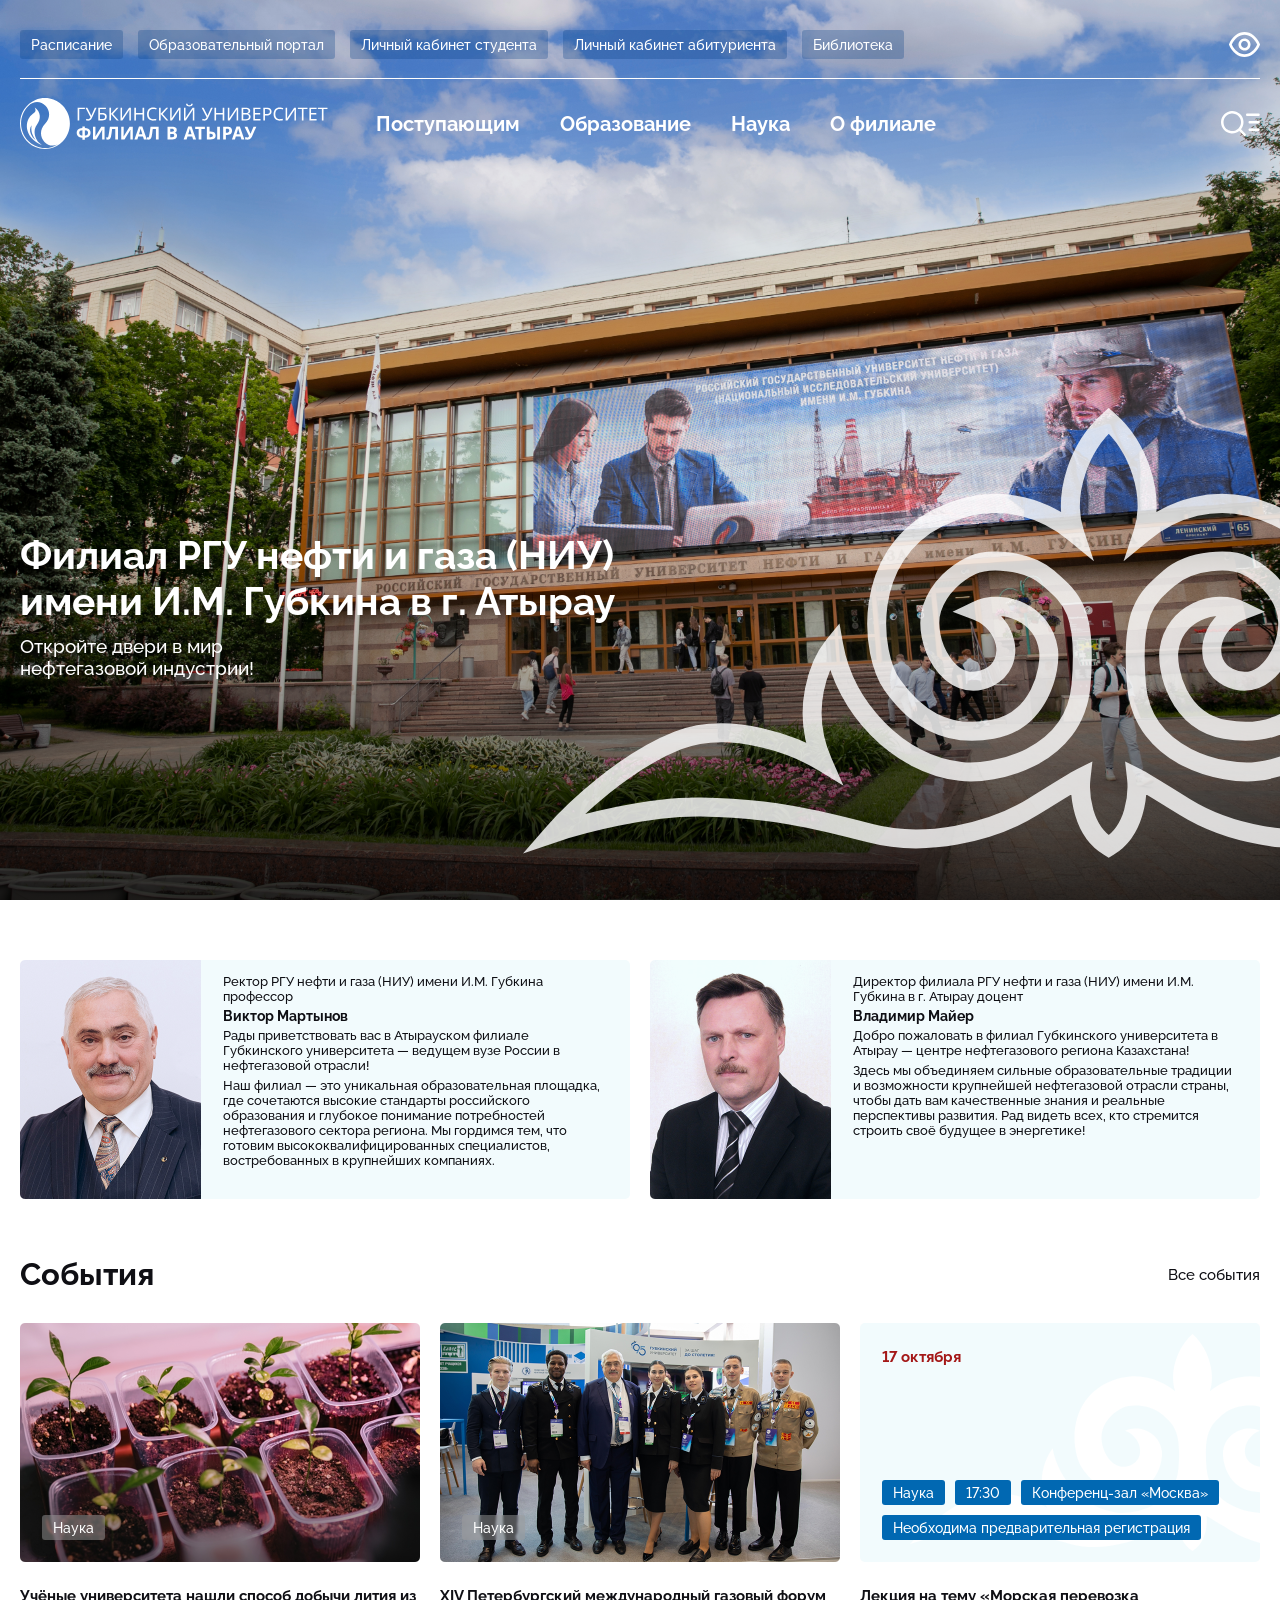
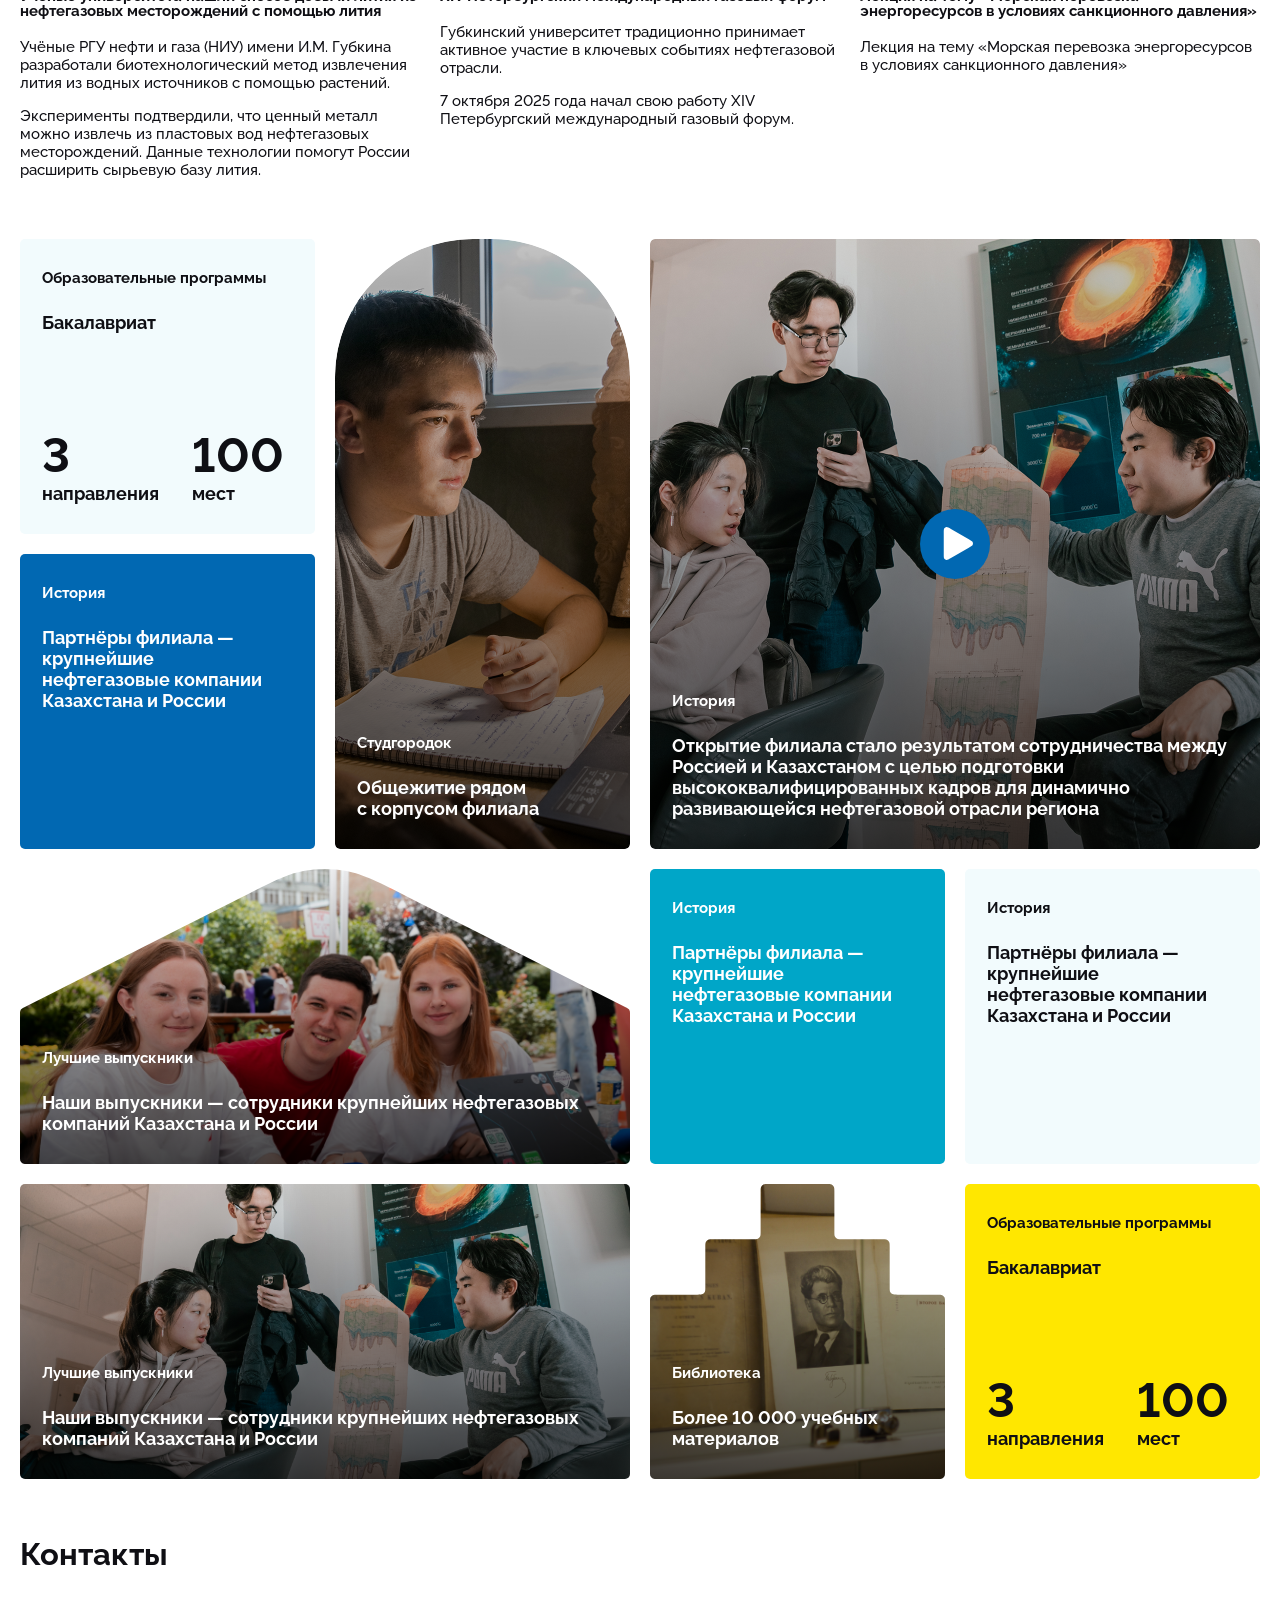
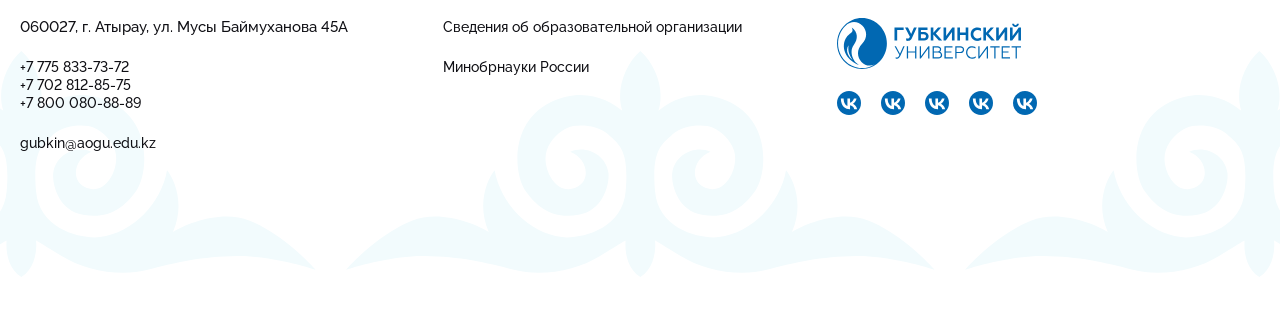
==== commit 984d19cd: "some adjustments added" ====
--- a/src/index.html
+++ b/src/index.html
@@ -3,7 +3,7 @@
 
 <head>
     <meta charset="UTF-8">
-    <meta name="viewport" content="width=device-width, initial-scale=1.0">
+    <meta name="viewport" content="width=device-width, user-scalable=no, initial-scale=1.0, maximum-scale=1.0, minimum-scale=1.0">
     <title>Филиал Губкинского университета в Атырау</title>
     <link rel="stylesheet" href="css/reset.css">
     <link rel="stylesheet" href="css/fonts.css">
@@ -72,7 +72,7 @@
                                     <ul class="nav-int__list">
                                         <li class="nav-int__item">
                                             <a class="nav-int__link" href="#" onmouseover="showMenu(this)"
-                                                onmouseleave="hideMenu(this)">
+                                                onmouseleave="hideMenu(this)" aria-expanded="false" aria-controls="list">
                                                 Поступающим
                                             </a>
                                             <div class="nav-int__menu-wrap" onmouseover="showMenu(this)"
@@ -80,7 +80,7 @@
                                                 <div class="nav-int__triangle">
                                                     <img src="icons/triangle.svg" alt="">
                                                 </div>
-                                                <ul class="nav-int__menu" onmouseleave="hideMenu(this)">
+                                                <ul class="nav-int__menu" onmouseleave="hideMenu(this)" aria-hidden="true">
                                                     <li class="nav-int__menu-item">
                                                         <a class="nav-int__menu-link" href="#">
                                                             <p>Приёмная комиссия</p>
@@ -101,7 +101,7 @@
                                         </li>
                                         <li class="nav-int__item">
                                             <a class="nav-int__link" href="#" onmouseenter="showMenu(this)"
-                                                onmouseleave="hideMenu(this)">
+                                                onmouseleave="hideMenu(this)" aria-expanded="false" aria-controls="list">
                                                 Образование
                                             </a>
                                             <div class="nav-int__menu-wrap" onmouseenter="showMenu(this)"
@@ -110,7 +110,7 @@
                                                     <img src="icons/triangle.svg" alt="">
                                                 </div>
                                                 <ul class="nav-int__menu" onmouseenter="showMenu(this)"
-                                                    onmouseleave="hideMenu(this)">
+                                                    onmouseleave="hideMenu(this)" aria-hidden="true">
                                                     <li class="nav-int__menu-item">
                                                         <a class="nav-int__menu-link" href="#">
                                                             <p>Факультеты и кафедры</p>
@@ -126,7 +126,7 @@
                                         </li>
                                         <li class="nav-int__item">
                                             <a class="nav-int__link" href="#" onmouseenter="showMenu(this)"
-                                                onmouseleave="hideMenu(this)">
+                                                onmouseleave="hideMenu(this)" aria-expanded="false" aria-controls="list">
                                                 Наука
                                             </a>
                                             <div class="nav-int__menu-wrap" onmouseenter="showMenu(this)"
@@ -135,7 +135,7 @@
                                                     <img src="icons/triangle.svg" alt="">
                                                 </div>
                                                 <ul class="nav-int__menu" onmouseenter="showMenu(this)"
-                                                    onmouseleave="hideMenu(this)">
+                                                    onmouseleave="hideMenu(this)" aria-hidden="true">
                                                     <li class="nav-int__menu-item">
                                                         <a class="nav-int__menu-link" href="#">
                                                             <p>Центры, лаборатории</p>
@@ -156,7 +156,7 @@
                                         </li>
                                         <li class="nav-int__item">
                                             <a class="nav-int__link" href="#" onmouseenter="showMenu(this)"
-                                                onmouseleave="hideMenu(this)">
+                                                onmouseleave="hideMenu(this)" aria-expanded="false" aria-controls="list">
                                                 О филиале
                                             </a>
                                             <div class="nav-int__menu-wrap" onmouseenter="showMenu(this)"
@@ -165,7 +165,7 @@
                                                     <img src="icons/triangle.svg" alt="">
                                                 </div>
                                                 <ul class="nav-int__menu" onmouseenter="showMenu(this)"
-                                                    onmouseleave="hideMenu(this)">
+                                                    onmouseleave="hideMenu(this)" aria-hidden="true">
                                                     <li class="nav-int__menu-item">
                                                         <a class="nav-int__menu-link" href="history.html">
                                                             <p>История</p>
@@ -544,9 +544,6 @@
             </section>
         </main>
         <footer class="footer">
-            <div class="footer__pattern">
-                <img src="img/ram_fragment.svg" alt="ram_pattern">
-            </div>
             <div class="footer__contacts">
                 <div class="container">
                     <h2 class="footer__title">Контакты</h2>
--- a/src/css/style.css
+++ b/src/css/style.css
@@ -9,7 +9,7 @@
 }
 
 .container {
-	max-width: 1260px;
+	max-width: 1270px;
 	padding: 0 15px;
 	margin: 0 auto;
 	height: 100%;
@@ -60,7 +60,6 @@
 .nav-int__item:hover {
 	-webkit-transform: scale(1.03);
 	        transform: scale(1.03);
-	margin: 0 8px;
 }
 .nav-int__link {
 	color: white;
@@ -277,14 +276,14 @@
 	display: -webkit-box;
 	display: -ms-flexbox;
 	display: flex;
+	gap: 20px;
 }
 
 .person-card {
 	display: -webkit-box;
 	display: -ms-flexbox;
 	display: flex;
-	max-width: 610px;
-	margin-right: 20px;
+	min-width: 610px;
 }
 .person-card__photo > img {
 	width: 181px;
@@ -292,13 +291,14 @@
 }
 .person-card__content {
 	background-color: #F2FBFD;
-	font-size: 13px;
 	color: #0F0F14;
 	padding: 14px 22px;
-	line-height: 15px;
 	border-bottom-right-radius: 5px;
 	border-top-right-radius: 5px;
-	min-width: 385px;
+}
+.person-card__content p {
+	font-size: 13px;
+	line-height: 15px;
 }
 .person-card__name {
 	font-weight: 700;
@@ -307,10 +307,13 @@
 .person-card__phrase {
 	margin-top: 5px;
 }
-.person-card:last-child {
-	margin-right: 0px;
-}
-
+
+@media (max-width: 1000px) {
+	.welcome-inner {
+		-ms-flex-wrap: wrap;
+		    flex-wrap: wrap;
+	}
+}
 .events__heading {
 	display: -webkit-box;
 	display: -ms-flexbox;
@@ -327,14 +330,8 @@
 	display: -webkit-box;
 	display: -ms-flexbox;
 	display: flex;
-}
-.events__item {
-	margin-right: 20px;
-}
-.events:last-child {
-	margin-right: 0px;
-}
-
+	gap: 20px;
+}
 .events-inner {
 	padding-bottom: 60px;
 }
@@ -696,20 +693,14 @@
 .footer {
 	position: relative;
 	height: 379px;
+	background: url("../img/ram_fragment.svg") center;
+	background-repeat: repeat-x;
+	background-position-y: 112px;
 }
 .footer__contacts-inner {
 	position: absolute;
 	margin-top: 48px;
 	z-index: 2;
-}
-.footer__pattern {
-	position: absolute;
-	overflow: hidden;
-	left: 50%;
-	top: 105px;
-	-webkit-transform: translateX(-50%);
-	        transform: translateX(-50%);
-	z-index: 1;
 }
 
 .contacts {
@@ -746,7 +737,9 @@
 
 .header-page {
 	height: 364px;
-	background: #00A6C8;
+	background: url("../img/ram_fragment_page.svg") center, #00A6C8;
+	background-repeat: repeat-x;
+	background-position-y: 112px;
 	position: relative;
 }
 .header-page__top-inner {
@@ -774,15 +767,6 @@
 	display: flex;
 	gap: 40px;
 }
-.header-page__pattern {
-	position: absolute;
-	left: 50%;
-	overflow: hidden;
-	top: 111px;
-	-webkit-transform: translateX(-50%);
-	        transform: translateX(-50%);
-	z-index: 1;
-}
 
 .history__content > img {
 	width: 625px;
